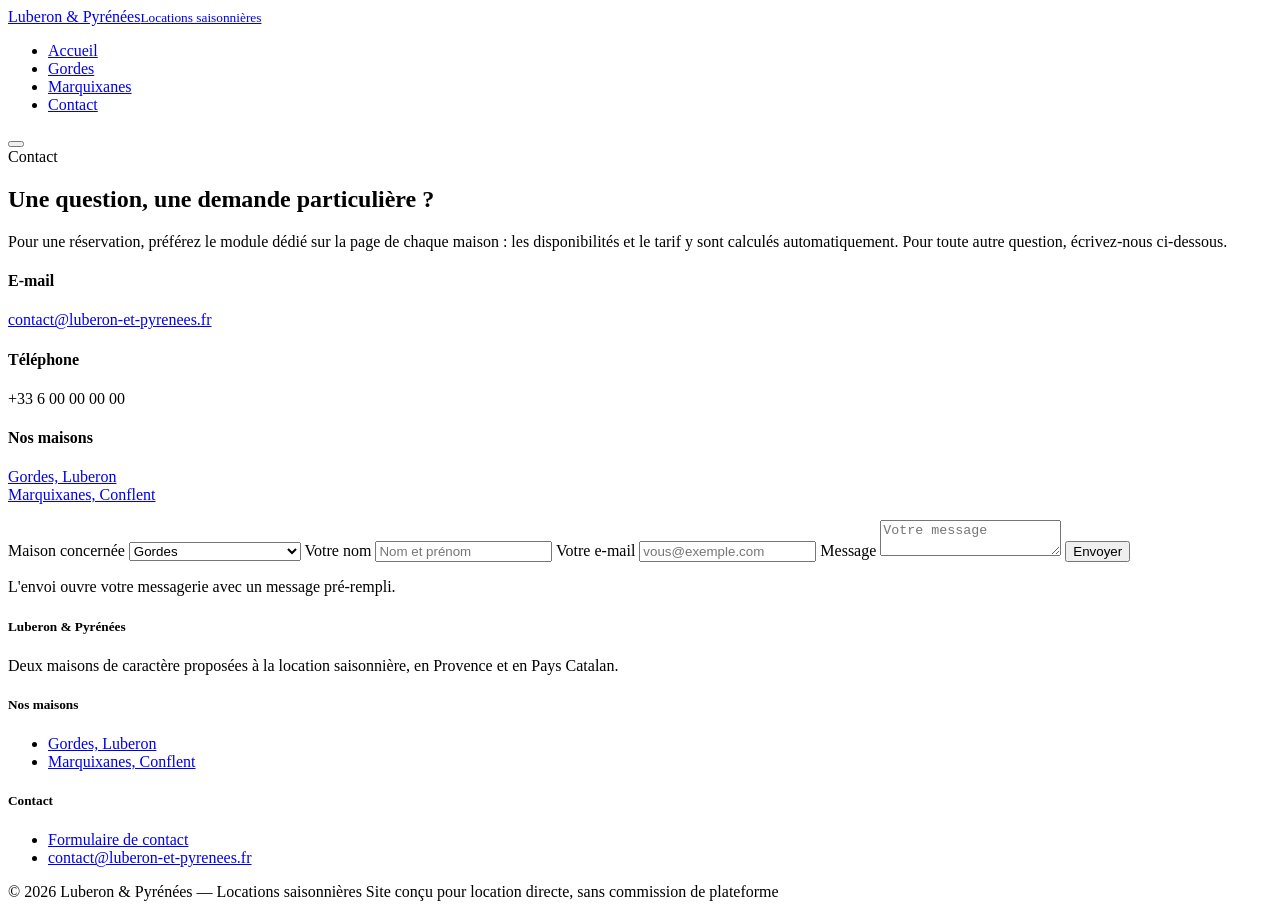
==== contact.html @ f7aa3c4b "Add files via upload" ====
<!DOCTYPE html>
<html lang="fr">
<head>
<meta charset="UTF-8">
<meta name="viewport" content="width=device-width, initial-scale=1">
<title>Contact — Luberon & Pyrénées</title>
<meta name="description" content="Contactez-nous pour toute question sur les maisons de Gordes ou de Marquixanes.">
<link rel="preconnect" href="https://fonts.googleapis.com">
<link rel="preconnect" href="https://fonts.gstatic.com" crossorigin>
<link href="https://fonts.googleapis.com/css2?family=Fraunces:opsz,wght@9..144,500;9..144,600;9..144,700&family=Work+Sans:wght@400;500;600;700&display=swap" rel="stylesheet">
<link rel="stylesheet" href="css/style.css">
</head>
<body>

<header class="site-header">
  <div class="container">
    <a href="index.html" class="brand">Luberon &amp; Pyrénées<small>Locations saisonnières</small></a>
    <nav class="main-nav" aria-label="Navigation principale">
      <ul>
        <li><a href="index.html">Accueil</a></li>
        <li><a href="gordes.html">Gordes</a></li>
        <li><a href="marquixanes.html">Marquixanes</a></li>
        <li><a href="contact.html" aria-current="page">Contact</a></li>
      </ul>
    </nav>
    <button class="nav-toggle" aria-label="Ouvrir le menu" aria-expanded="false"><span></span><span></span><span></span></button>
  </div>
</header>

<main>
  <section class="section" style="padding-bottom:0;">
    <div class="container section-head">
      <span class="eyebrow">Contact</span>
      <h1>Une question, une demande particulière ?</h1>
      <p>Pour une réservation, préférez le module dédié sur la page de chaque maison : les disponibilités et le tarif y sont calculés automatiquement. Pour toute autre question, écrivez-nous ci-dessous.</p>
    </div>
  </section>

  <section class="section">
    <div class="container contact-grid">
      <div>
        <div class="access-card" style="margin-bottom:1rem;">
          <h4>E-mail</h4>
          <p><a id="contact-email-link" href="#">contact@luberon-et-pyrenees.fr</a></p>
        </div>
        <div class="access-card" style="margin-bottom:1rem;">
          <h4>Téléphone</h4>
          <p id="contact-phone">+33 6 00 00 00 00</p>
        </div>
        <div class="access-card">
          <h4>Nos maisons</h4>
          <p><a href="gordes.html">Gordes, Luberon</a><br><a href="marquixanes.html">Marquixanes, Conflent</a></p>
        </div>
      </div>

      <form class="contact-form" data-contact-form>
        <label for="c-house">Maison concernée</label>
        <select id="c-house" name="house">
          <option value="Gordes">Gordes</option>
          <option value="Marquixanes">Marquixanes</option>
          <option value="Les deux / autre question">Les deux / autre question</option>
        </select>
        <label for="c-name">Votre nom</label>
        <input id="c-name" name="name" type="text" placeholder="Nom et prénom" required>
        <label for="c-email">Votre e-mail</label>
        <input id="c-email" name="email" type="email" placeholder="vous@exemple.com" required>
        <label for="c-message">Message</label>
        <textarea id="c-message" name="message" placeholder="Votre message" required></textarea>
        <button type="submit" class="btn btn-primary" style="margin-top:1.4em;">Envoyer</button>
        <p class="form-note" style="color:var(--ink-600);">L'envoi ouvre votre messagerie avec un message pré-rempli.</p>
      </form>
    </div>
  </section>
</main>

<footer class="site-footer">
  <div class="container">
    <div class="footer-grid">
      <div>
        <h5>Luberon &amp; Pyrénées</h5>
        <p>Deux maisons de caractère proposées à la location saisonnière, en Provence et en Pays Catalan.</p>
      </div>
      <div>
        <h5>Nos maisons</h5>
        <ul>
          <li><a href="gordes.html">Gordes, Luberon</a></li>
          <li><a href="marquixanes.html">Marquixanes, Conflent</a></li>
        </ul>
      </div>
      <div>
        <h5>Contact</h5>
        <ul>
          <li><a href="contact.html">Formulaire de contact</a></li>
          <li><a id="footer-email" href="#">contact@luberon-et-pyrenees.fr</a></li>
        </ul>
      </div>
    </div>
    <div class="footer-bottom">
      <span>&copy; <span id="year"></span> Luberon &amp; Pyrénées — Locations saisonnières</span>
      <span>Site conçu pour location directe, sans commission de plateforme</span>
    </div>
  </div>
</footer>

<script src="js/config.js"></script>
<script src="js/main.js"></script>
<script>
  document.getElementById("year").textContent = new Date().getFullYear();
  ["footer-email"].forEach(id => {
    const el = document.getElementById(id);
    el.textContent = SITE_CONFIG.contactEmail;
    el.href = "mailto:" + SITE_CONFIG.contactEmail;
  });
  const emailLink = document.getElementById("contact-email-link");
  emailLink.textContent = SITE_CONFIG.contactEmail;
  emailLink.href = "mailto:" + SITE_CONFIG.contactEmail;
  document.getElementById("contact-phone").textContent = SITE_CONFIG.contactPhone;

  document.querySelector("[data-contact-form]").addEventListener("submit", function (e) {
    e.preventDefault();
    const data = new FormData(this);
    const subject = `Contact site — ${data.get("house")} — ${data.get("name")}`;
    const body = `Maison : ${data.get("house")}\nNom : ${data.get("name")}\nE-mail : ${data.get("email")}\n\nMessage :\n${data.get("message")}`;
    window.location.href = `mailto:${SITE_CONFIG.contactEmail}?subject=${encodeURIComponent(subject)}&body=${encodeURIComponent(body)}`;
  });
</script>
</body>
</html>
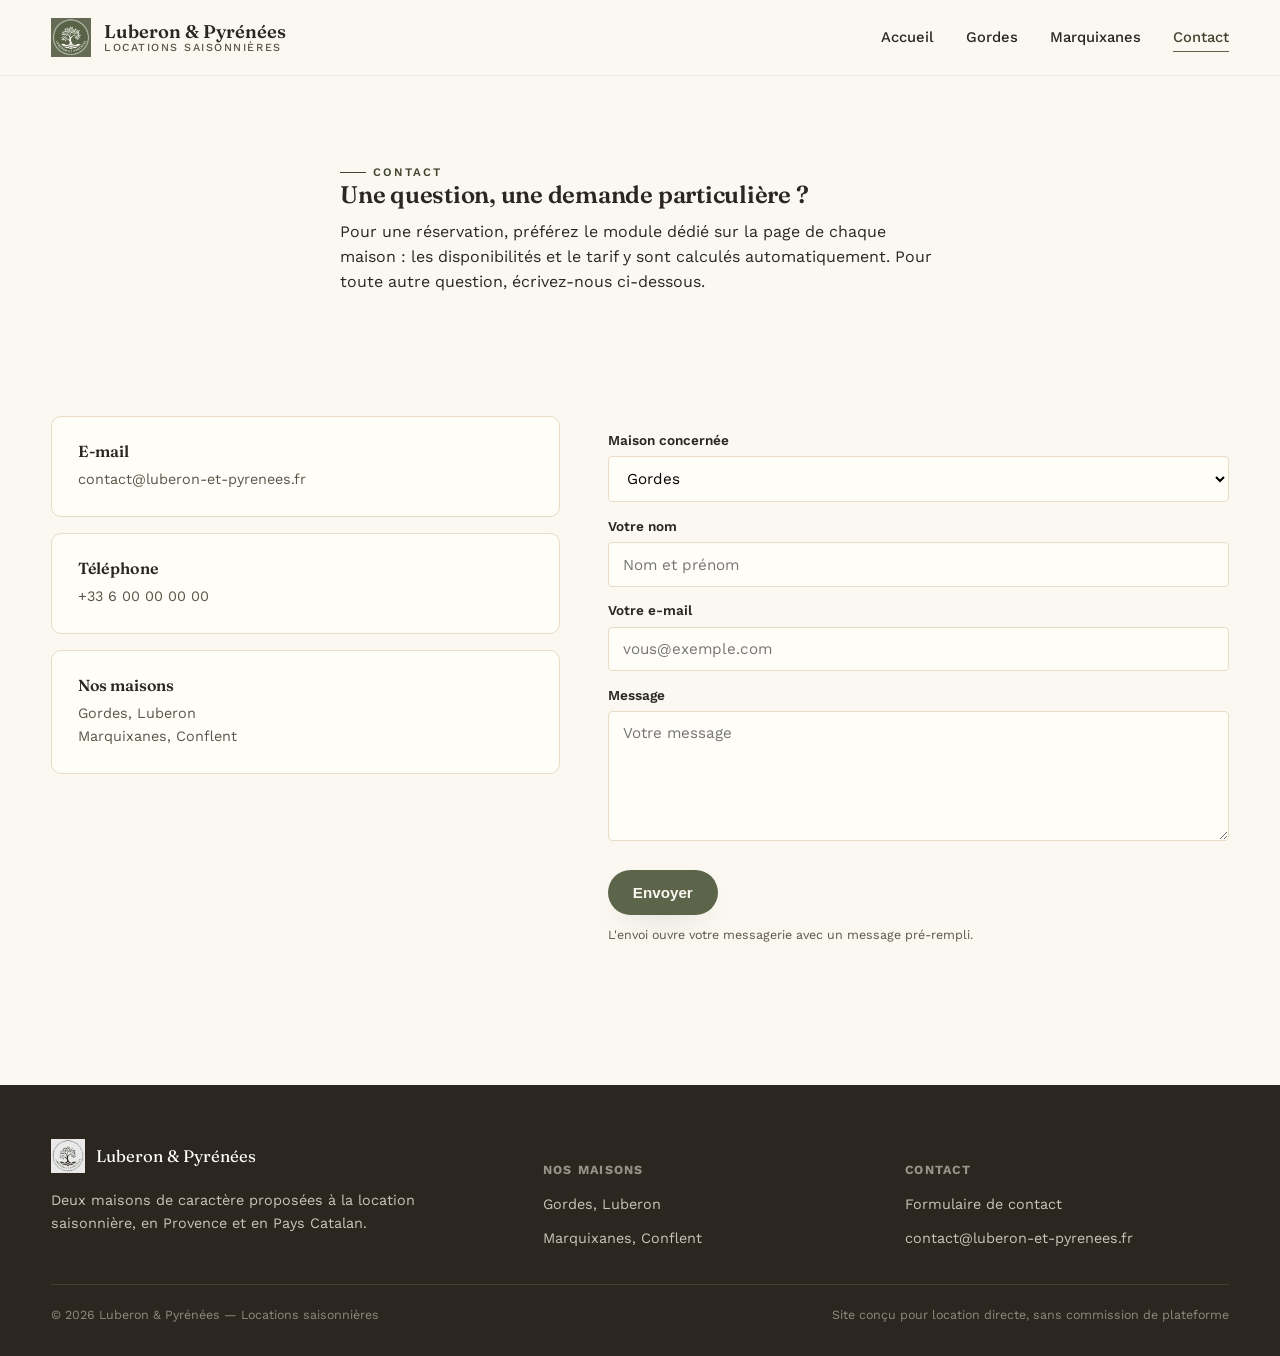
==== commit 82d03114: "Add files via upload" ====
--- a/contact.html
+++ b/contact.html
@@ -14,7 +14,7 @@
 
 <header class="site-header">
   <div class="container">
-    <a href="index.html" class="brand">Luberon &amp; Pyrénées<small>Locations saisonnières</small></a>
+    <a href="index.html" class="brand"><img src="images/site-logo.png" alt="Logo Luberon & Pyrénées"><span class="brand-text">Luberon &amp; Pyrénées<small>Locations saisonnières</small></span></a>
     <nav class="main-nav" aria-label="Navigation principale">
       <ul>
         <li><a href="index.html">Accueil</a></li>
@@ -77,7 +77,10 @@
   <div class="container">
     <div class="footer-grid">
       <div>
-        <h5>Luberon &amp; Pyrénées</h5>
+        <div class="footer-brand">
+          <img src="images/site-logo.png" alt="Logo Luberon & Pyrénées">
+          <span>Luberon &amp; Pyrénées</span>
+        </div>
         <p>Deux maisons de caractère proposées à la location saisonnière, en Provence et en Pays Catalan.</p>
       </div>
       <div>
--- a/css/style.css
+++ b/css/style.css
@@ -0,0 +1,488 @@
+/* ==========================================================================
+   Luberon & Pyrénées — système de design
+   Palette : pierre calcaire chaude, terracotta (Gordes), ocre catalan (Marquixanes)
+   Typo : Fraunces (display) + Work Sans (texte)
+   ========================================================================== */
+
+:root{
+  /* --- Base --- */
+  --stone-50:  #FBF8F2;
+  --stone-100: #F3ECDF;
+  --stone-200: #E8DCC7;
+  --ink-900:   #2B2620;
+  --ink-600:   #5C5548;
+  --card:      #FFFDF8;
+
+  /* --- Accent Gordes (Provence) --- */
+  --terracotta:      #B4593A;
+  --terracotta-dark:  #8C4029;
+
+  /* --- Accent Marquixanes (Catalogne) --- */
+  --ocre:      #C08A2E;
+  --ocre-dark: #96691E;
+  --slate:     #47586A;
+
+  /* --- Sauge, couleur de la charte du logo (badge Luberon & Pyrénées) --- */
+  --sage:      #5C6549;
+  --sage-dark: #40452F;
+
+  /* --- Accent par défaut (site, pages transverses) --- */
+  --accent: var(--sage);
+  --accent-dark: var(--sage-dark);
+
+  --radius-s: 4px;
+  --radius-m: 10px;
+  --radius-l: 22px;
+
+  --shadow-soft: 0 12px 32px -16px rgba(43,38,32,0.25);
+  --shadow-lift: 0 20px 45px -18px rgba(43,38,32,0.35);
+
+  --font-display: "Fraunces", "Iowan Old Style", Georgia, serif;
+  --font-body: "Work Sans", -apple-system, BlinkMacSystemFont, "Segoe UI", sans-serif;
+}
+
+[data-theme="gordes"]{
+  --accent: var(--terracotta);
+  --accent-dark: var(--terracotta-dark);
+}
+[data-theme="marquixanes"]{
+  --accent: var(--ocre);
+  --accent-dark: var(--ocre-dark);
+}
+
+*, *::before, *::after{ box-sizing: border-box; }
+html{ scroll-behavior: smooth; }
+body{
+  margin:0;
+  font-family: var(--font-body);
+  color: var(--ink-900);
+  background: var(--stone-50);
+  -webkit-font-smoothing: antialiased;
+  line-height: 1.55;
+}
+img{ max-width:100%; display:block; }
+a{ color: inherit; text-decoration:none; }
+h1,h2,h3,h4{
+  font-family: var(--font-display);
+  font-weight: 600;
+  line-height: 1.1;
+  margin: 0 0 .5em;
+  letter-spacing: -0.01em;
+}
+p{ margin: 0 0 1em; }
+.container{
+  width: min(1180px, 92%);
+  margin-inline: auto;
+}
+.eyebrow{
+  font-family: var(--font-body);
+  text-transform: uppercase;
+  letter-spacing: .18em;
+  font-size: .72rem;
+  font-weight: 600;
+  color: var(--accent-dark);
+  display:inline-flex;
+  align-items:center;
+  gap:.6em;
+}
+.eyebrow::before{
+  content:"";
+  width: 26px; height:1px;
+  background: var(--accent-dark);
+  display:inline-block;
+}
+.btn{
+  display:inline-flex;
+  align-items:center;
+  gap:.5em;
+  padding: .85em 1.6em;
+  border-radius: 999px;
+  font-weight: 600;
+  font-size: .95rem;
+  border: 1px solid transparent;
+  cursor:pointer;
+  transition: transform .18s ease, box-shadow .18s ease, background .18s ease;
+}
+.btn-primary{
+  background: var(--accent);
+  color: var(--stone-50);
+  box-shadow: var(--shadow-soft);
+}
+.btn-primary:hover{ background: var(--accent-dark); transform: translateY(-2px); }
+.btn-ghost{
+  background: transparent;
+  border-color: rgba(43,38,32,.22);
+  color: var(--ink-900);
+}
+.btn-ghost:hover{ border-color: var(--accent); color: var(--accent-dark); }
+.btn:focus-visible, a:focus-visible, input:focus-visible, textarea:focus-visible, button:focus-visible{
+  outline: 2px solid var(--accent-dark);
+  outline-offset: 3px;
+}
+
+/* --- Header --- */
+.site-header{
+  position: sticky; top:0; z-index: 50;
+  background: rgba(251,248,242,.9);
+  backdrop-filter: blur(10px);
+  border-bottom: 1px solid rgba(43,38,32,.08);
+}
+.site-header .container{
+  display:flex; align-items:center; justify-content:space-between;
+  padding: 1.1em 0;
+}
+.brand{
+  font-family: var(--font-display);
+  font-size: 1.15rem;
+  font-weight: 600;
+  display:flex; align-items:center; gap:.7em; line-height:1.15;
+}
+.brand img{ width: 40px; height: 40px; object-fit:contain; flex-shrink:0; }
+.brand .brand-text{ display:flex; flex-direction:column; }
+.brand small{
+  font-family: var(--font-body);
+  font-size: .68rem;
+  letter-spacing:.14em;
+  text-transform:uppercase;
+  color: var(--ink-600);
+  font-weight:500;
+}
+.main-nav ul{
+  display:flex; gap: 2em;
+  list-style:none; margin:0; padding:0;
+}
+.main-nav a{
+  font-size: .92rem;
+  font-weight: 500;
+  padding: .3em 0;
+  border-bottom: 1px solid transparent;
+  transition: border-color .2s, color .2s;
+}
+.main-nav a:hover, .main-nav a[aria-current="page"]{
+  border-color: var(--accent);
+  color: var(--accent-dark);
+}
+.nav-toggle{
+  display:none;
+  background:none; border:none; cursor:pointer;
+  width: 40px; height: 40px;
+  flex-direction:column; align-items:center; justify-content:center; gap:5px;
+}
+.nav-toggle span{ width:22px; height:2px; background: var(--ink-900); display:block; }
+
+/* --- Route signature (ligne pointillée Gordes <-> Marquixanes) --- */
+.route{
+  display:flex; align-items:center; justify-content:center;
+  gap: .9em; margin: 0 auto 2.4em;
+  color: var(--ink-600);
+  font-size: .82rem;
+  letter-spacing:.06em;
+}
+.route .pin{
+  width:9px; height:9px; border-radius:50%;
+  background: var(--terracotta);
+  flex-shrink:0;
+}
+.route .pin.ocre{ background: var(--ocre); }
+.route svg{ width: 140px; height: 10px; }
+
+/* --- Hero home (diptyque) --- */
+.hero-home{ padding: 3.2em 0 1em; text-align:center; }
+.hero-home h1{
+  font-size: clamp(2.1rem, 4.2vw, 3.4rem);
+  max-width: 16ch; margin-inline:auto;
+}
+.hero-home .lead{
+  max-width: 52ch; margin: 1.1em auto 0;
+  color: var(--ink-600); font-size: 1.05rem;
+}
+.diptych{
+  display:grid; grid-template-columns: 1fr 1fr; gap: 1.4rem;
+  margin-top: 3rem;
+}
+.house-card{
+  position:relative; border-radius: var(--radius-l);
+  overflow:hidden; aspect-ratio: 4/5;
+  box-shadow: var(--shadow-soft);
+  isolation:isolate;
+}
+.house-card img{
+  position:absolute; inset:0; width:100%; height:100%; object-fit:cover;
+  transition: transform .6s ease;
+}
+.house-card:hover img{ transform: scale(1.06); }
+.house-card::after{
+  content:""; position:absolute; inset:0;
+  background: linear-gradient(180deg, rgba(20,16,12,0) 35%, rgba(20,16,12,.82) 100%);
+}
+.house-card .card-content{
+  position:absolute; left:0; right:0; bottom:0; z-index:2;
+  padding: 2rem; color: #fff; text-align:left;
+}
+.house-card .region{
+  font-size:.72rem; text-transform:uppercase; letter-spacing:.16em;
+  opacity:.85; margin-bottom:.4em; display:block;
+}
+.house-card h3{ color:#fff; font-size:1.7rem; margin-bottom:.25em; }
+.house-card p{ color: rgba(255,255,255,.85); font-size:.92rem; max-width:34ch; }
+.house-card .go{
+  margin-top:1em; display:inline-flex; align-items:center; gap:.5em;
+  font-weight:600; font-size:.88rem;
+}
+.house-card .go svg{ width:16px; height:16px; transition: transform .2s; }
+.house-card:hover .go svg{ transform: translateX(4px); }
+
+/* --- Section générique --- */
+.section{ padding: 5em 0; }
+.section-head{ max-width: 60ch; margin-bottom: 2.6em; }
+.section-head.center{ margin-inline:auto; text-align:center; }
+
+/* --- Intro texte home --- */
+.intro-block{ text-align:center; max-width: 62ch; margin: 0 auto; }
+
+/* --- Pourquoi nous --- */
+.why-grid{
+  display:grid; grid-template-columns: repeat(3,1fr); gap: 1.6rem;
+  margin-top: 2.6rem;
+}
+.why-card{
+  background: var(--card); border-radius: var(--radius-m);
+  padding: 1.8rem; border:1px solid var(--stone-200);
+}
+.why-card h4{ font-size:1.05rem; margin-bottom:.4em; }
+.why-card p{ color: var(--ink-600); font-size:.92rem; margin:0; }
+
+/* --- Page maison : hero --- */
+.house-hero{
+  position:relative;
+  height: min(72vh, 640px);
+  overflow:hidden;
+}
+.house-hero img{
+  width:100%; height:100%; object-fit:cover;
+}
+.house-hero::after{
+  content:""; position:absolute; inset:0;
+  background: linear-gradient(180deg, rgba(20,16,12,.05) 0%, rgba(20,16,12,.65) 100%);
+}
+.house-hero-content{
+  position:absolute; left:0; right:0; bottom:0; z-index:2;
+  padding: 3rem 0; color:#fff;
+}
+.house-hero-content .eyebrow{ color: rgba(255,255,255,.85); }
+.house-hero-content .eyebrow::before{ background: rgba(255,255,255,.7); }
+.house-hero-content h1{ color:#fff; font-size: clamp(2.2rem, 4.5vw, 3.6rem); max-width: 18ch; }
+.house-hero-content .tag{ color: rgba(255,255,255,.85); max-width: 46ch; font-size:1.05rem; }
+
+/* --- Sous-nav page maison --- */
+.subnav{
+  position: sticky; top: 64px; z-index: 40;
+  background: var(--stone-50);
+  border-bottom: 1px solid var(--stone-200);
+}
+.subnav ul{
+  display:flex; gap:1.8em; list-style:none; margin:0; padding: .9em 0;
+  overflow-x:auto;
+}
+.subnav a{ font-size:.85rem; font-weight:600; color: var(--ink-600); white-space:nowrap; }
+.subnav a:hover{ color: var(--accent-dark); }
+
+/* --- Présentation / description --- */
+.presentation{
+  display:grid; grid-template-columns: 1.1fr .9fr; gap: 3.4rem; align-items:start;
+}
+.presentation .figure{ border-radius: var(--radius-l); overflow:hidden; box-shadow: var(--shadow-soft); }
+.amenities{
+  display:grid; grid-template-columns: 1fr 1fr; gap: .7rem 1.4rem;
+  list-style:none; margin: 1.6em 0 0; padding:0;
+}
+.amenities li{
+  display:flex; align-items:center; gap:.6em;
+  font-size:.9rem; color: var(--ink-600);
+}
+.amenities li::before{
+  content:""; width:6px; height:6px; border-radius:50%;
+  background: var(--accent); flex-shrink:0;
+}
+
+/* --- Galerie --- */
+.gallery{
+  display:grid;
+  grid-template-columns: repeat(4, 1fr);
+  gap: .7rem;
+}
+.gallery button{
+  all:unset; cursor:pointer; border-radius: var(--radius-m); overflow:hidden;
+  aspect-ratio: 1; display:block;
+}
+.gallery img{ width:100%; height:100%; object-fit:cover; transition: transform .4s ease; }
+.gallery button:hover img{ transform: scale(1.08); }
+.gallery button:nth-child(6n+1){ grid-row: span 2; aspect-ratio: 1/2.08; }
+
+/* --- Lightbox --- */
+.lightbox{
+  position:fixed; inset:0; z-index:100;
+  background: rgba(20,16,12,.92);
+  display:none; align-items:center; justify-content:center;
+  padding: 2rem;
+}
+.lightbox.open{ display:flex; }
+.lightbox img{ max-height: 86vh; max-width: 92vw; border-radius: var(--radius-s); }
+.lightbox button{
+  position:absolute; background:none; border:none; color:#fff; cursor:pointer;
+}
+.lightbox .close{ top:1.4rem; right:1.6rem; font-size:2rem; line-height:1; }
+.lightbox .prev, .lightbox .next{
+  top:50%; transform:translateY(-50%); font-size:2.4rem; padding: .5em;
+}
+.lightbox .prev{ left: .8rem; }
+.lightbox .next{ right: .8rem; }
+
+/* --- Tarifs --- */
+.pricing{
+  display:grid; grid-template-columns: 1fr 1fr; gap: 1.4rem;
+}
+.price-card{
+  background: var(--card); border:1px solid var(--stone-200); border-radius: var(--radius-l);
+  padding: 2rem;
+}
+.price-card .period{ font-size:.78rem; text-transform:uppercase; letter-spacing:.1em; color: var(--accent-dark); font-weight:700; }
+.price-card .amount{ font-family: var(--font-display); font-size: 2.3rem; margin: .3em 0 .15em; }
+.price-card .amount span{ font-family: var(--font-body); font-size:.9rem; font-weight:500; color: var(--ink-600); }
+.price-card ul{ margin: 1em 0 0; padding-left: 1.1em; color: var(--ink-600); font-size:.9rem; }
+.price-note{
+  margin-top: 1.6rem; padding: 1.1rem 1.4rem; border-radius: var(--radius-m);
+  background: var(--stone-100); font-size: .88rem; color: var(--ink-600);
+}
+
+/* --- Module réservation --- */
+.booking{
+  background: var(--ink-900); color: var(--stone-100);
+  border-radius: var(--radius-l);
+  padding: clamp(1.6rem, 4vw, 3rem);
+  display:grid; grid-template-columns: 1fr 1fr; gap: 2.6rem;
+}
+.booking .col-title{ color:#fff; font-size:1.5rem; }
+.booking .col-sub{ color: rgba(243,236,223,.65); font-size:.92rem; }
+
+.calendar-nav{ display:flex; align-items:center; justify-content:space-between; margin-bottom: .8em; }
+.calendar-nav button{
+  background: rgba(255,255,255,.08); border:1px solid rgba(255,255,255,.15);
+  color:#fff; border-radius: 999px; width:32px; height:32px; cursor:pointer;
+}
+.calendar-nav .label{ font-weight:600; font-size:.95rem; text-transform:capitalize; }
+.calendar-grid{
+  display:grid; grid-template-columns: repeat(7, 1fr); gap: 4px; font-size: .78rem;
+}
+.calendar-grid .dow{ text-align:center; color: rgba(243,236,223,.5); padding-bottom:.3em; font-size:.72rem; }
+.calendar-grid .day{
+  aspect-ratio: 1; display:flex; align-items:center; justify-content:center;
+  border-radius: 6px; cursor:pointer; background: rgba(255,255,255,.04);
+  border: 1px solid transparent;
+}
+.calendar-grid .day.blank{ visibility:hidden; cursor:default; }
+.calendar-grid .day.past, .calendar-grid .day.unavailable{
+  color: rgba(243,236,223,.25); cursor:not-allowed; text-decoration: line-through;
+}
+.calendar-grid .day.available:hover{ border-color: var(--accent); }
+.calendar-grid .day.selected{ background: var(--accent); color:#fff; font-weight:700; }
+.calendar-grid .day.in-range{ background: rgba(180,89,58,.35); }
+.sync-info{ font-size:.76rem; color: rgba(243,236,223,.5); margin-top:.6em; }
+.legend{ display:flex; gap: 1.2em; margin-top: 1em; font-size: .78rem; color: rgba(243,236,223,.65); flex-wrap:wrap; }
+.legend span{ display:inline-flex; align-items:center; gap:.4em; }
+.legend i{ width:10px; height:10px; border-radius:3px; display:inline-block; }
+.legend .i-avail{ background: rgba(255,255,255,.15); }
+.legend .i-unavail{ background: rgba(243,236,223,.15); }
+.legend .i-sel{ background: var(--accent); }
+
+.booking-summary{
+  margin-top: 1.4rem; padding: 1.1rem 1.3rem; border-radius: var(--radius-m);
+  background: rgba(255,255,255,.06); font-size: .9rem;
+}
+.booking-summary .row{ display:flex; justify-content:space-between; padding: .25em 0; color: rgba(243,236,223,.8); }
+.booking-summary .row.total{ color:#fff; font-weight:700; border-top: 1px solid rgba(255,255,255,.15); margin-top:.4em; padding-top:.6em; }
+
+.booking-form label{
+  display:block; font-size:.82rem; margin: .9em 0 .35em; color: rgba(243,236,223,.75);
+}
+.booking-form input, .booking-form textarea{
+  width:100%; padding: .75em .9em; border-radius: var(--radius-s);
+  border: 1px solid rgba(255,255,255,.18); background: rgba(255,255,255,.06);
+  color:#fff; font-family: var(--font-body); font-size: .92rem;
+}
+.booking-form input::placeholder, .booking-form textarea::placeholder{ color: rgba(243,236,223,.4); }
+.booking-form textarea{ min-height: 90px; resize:vertical; }
+.booking-form .btn-primary{ margin-top: 1.2em; width:100%; justify-content:center; }
+.form-note{ font-size:.78rem; color: rgba(243,236,223,.55); margin-top:.8em; }
+.form-feedback{ font-size:.86rem; margin-top:.8em; display:none; padding: .7em 1em; border-radius: var(--radius-s); }
+.form-feedback.ok{ display:block; background: rgba(124,131,99,.25); color:#fff; }
+.form-feedback.err{ display:block; background: rgba(180,60,40,.3); color:#fff; }
+
+/* --- Accès / contact bloc --- */
+.access{ display:grid; grid-template-columns: 1fr 1fr; gap: 2.6rem; align-items:start; }
+.access-card{
+  background: var(--card); border:1px solid var(--stone-200); border-radius: var(--radius-m);
+  padding: 1.6rem;
+}
+.access-card h4{ font-size:1rem; }
+.access-card p{ color: var(--ink-600); font-size: .9rem; margin:0; }
+
+/* --- Autre maison teaser --- */
+.other-house{
+  display:flex; align-items:center; justify-content:space-between; gap: 2rem;
+  background: var(--stone-100); border-radius: var(--radius-l); padding: 2rem 2.4rem;
+  flex-wrap:wrap;
+}
+.other-house .txt{ max-width: 48ch; }
+.other-house .eyebrow{ margin-bottom:.5em; }
+
+/* --- Footer --- */
+.site-footer{ background: var(--ink-900); color: var(--stone-200); padding: 3.4em 0 2em; margin-top: 3em; }
+.footer-grid{ display:grid; grid-template-columns: 1.4fr 1fr 1fr; gap: 2.4rem; }
+.footer-grid h5{ font-family: var(--font-body); font-size:.78rem; text-transform:uppercase; letter-spacing:.1em; color: rgba(243,236,223,.55); margin-bottom: 1em; }
+.footer-brand{ display:flex; align-items:center; gap:.7em; margin-bottom: 1em; }
+.footer-brand img{ width:34px; height:34px; object-fit:contain; filter: brightness(0) invert(1); opacity:.9; }
+.footer-brand span{ font-family: var(--font-display); font-size:1.05rem; color:#fff; }
+.footer-grid p, .footer-grid a{ color: rgba(243,236,223,.8); font-size:.9rem; }
+.footer-grid ul{ list-style:none; margin:0; padding:0; display:flex; flex-direction:column; gap:.6em; }
+.footer-bottom{
+  margin-top: 2.6em; padding-top: 1.6em; border-top: 1px solid rgba(243,236,223,.12);
+  display:flex; justify-content:space-between; font-size:.78rem; color: rgba(243,236,223,.5);
+  flex-wrap:wrap; gap: .8em;
+}
+
+/* --- Contact page --- */
+.contact-grid{ display:grid; grid-template-columns: .9fr 1.1fr; gap: 3rem; }
+.contact-form label{ display:block; font-size:.85rem; margin: 1em 0 .4em; font-weight:600; }
+.contact-form input, .contact-form select, .contact-form textarea{
+  width:100%; padding: .8em .95em; border-radius: var(--radius-s);
+  border: 1px solid var(--stone-200); background: var(--card); font-family: var(--font-body); font-size:.95rem;
+}
+.contact-form textarea{ min-height: 130px; resize:vertical; }
+
+/* --- Responsive --- */
+@media (max-width: 900px){
+  .main-nav{
+    position:fixed; inset: 64px 0 0 0; background: var(--stone-50);
+    transform: translateX(100%); transition: transform .25s ease;
+    padding: 2em 0;
+  }
+  .main-nav.open{ transform: translateX(0); }
+  .main-nav ul{ flex-direction:column; gap: 0; padding: 0 6%; }
+  .main-nav a{ display:block; padding: 1em 0; border-bottom: 1px solid var(--stone-200); }
+  .nav-toggle{ display:flex; }
+  .diptych{ grid-template-columns: 1fr; }
+  .why-grid{ grid-template-columns: 1fr; }
+  .presentation{ grid-template-columns: 1fr; }
+  .pricing{ grid-template-columns: 1fr; }
+  .booking{ grid-template-columns: 1fr; }
+  .gallery{ grid-template-columns: repeat(2,1fr); }
+  .footer-grid{ grid-template-columns: 1fr; }
+  .access{ grid-template-columns: 1fr; }
+  .contact-grid{ grid-template-columns: 1fr; }
+  .subnav{ top:0; }
+}
+
+@media (prefers-reduced-motion: reduce){
+  *{ animation:none !important; transition:none !important; }
+}
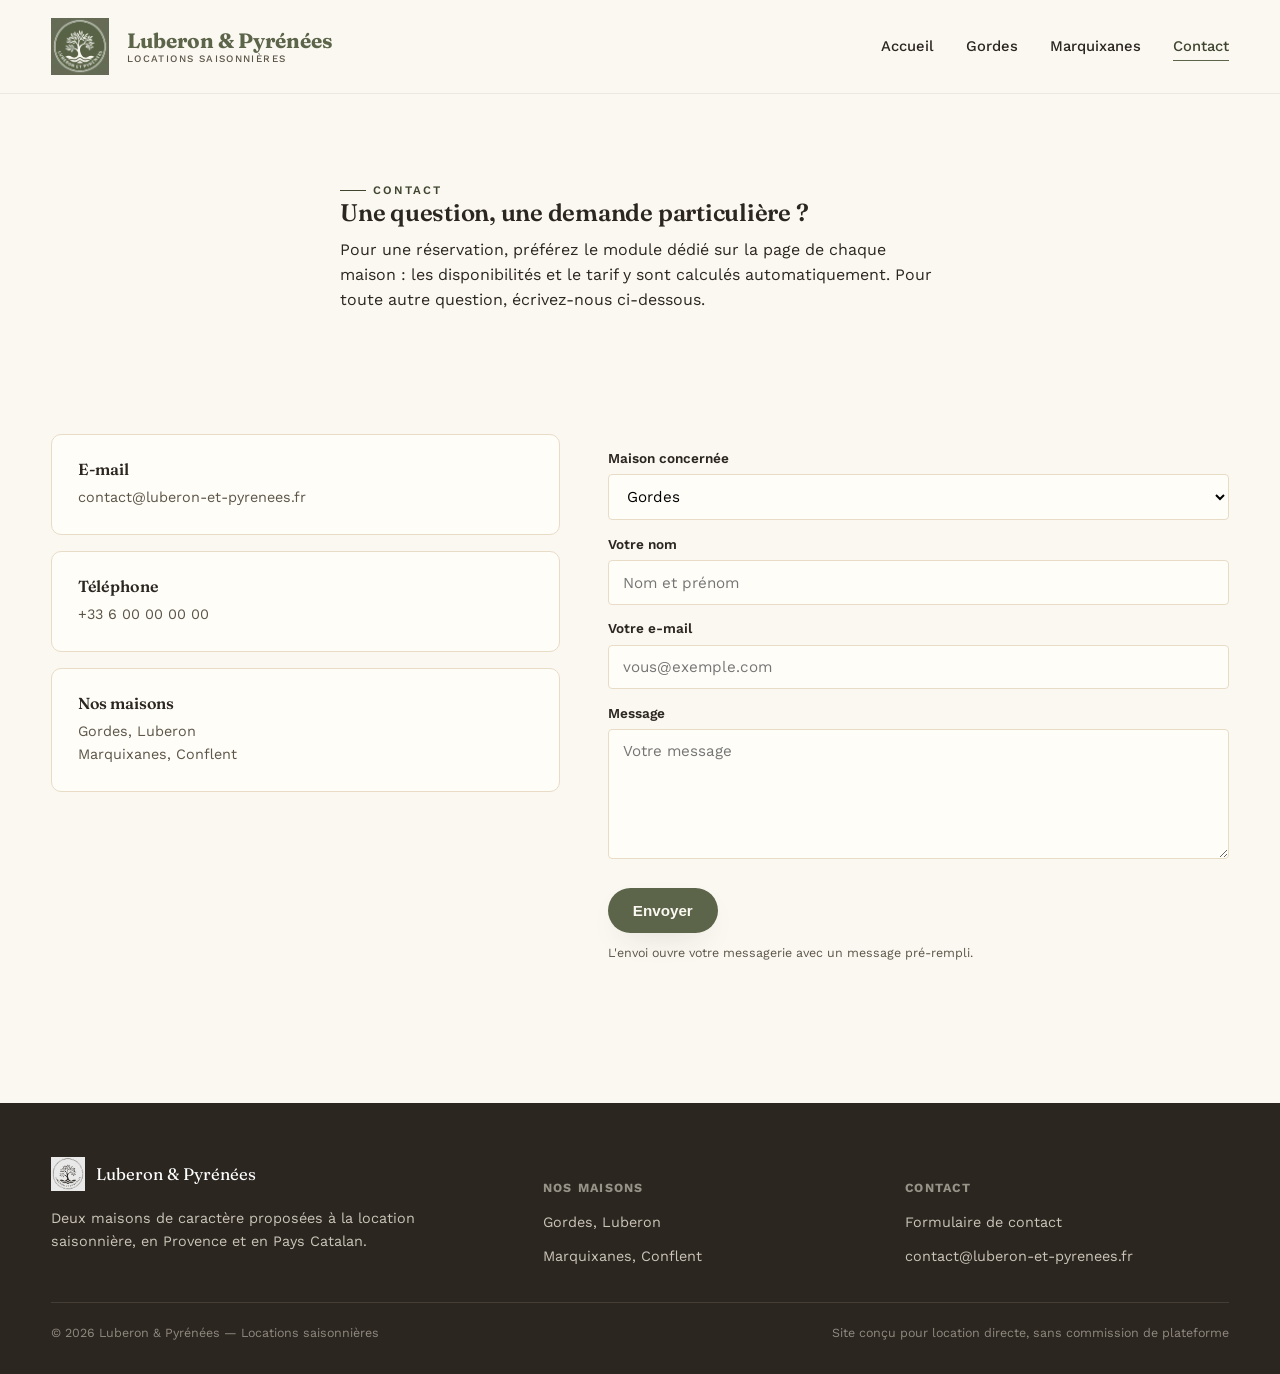
==== commit 062c0e3e: "Add files via upload" ====
--- a/contact.html
+++ b/contact.html
@@ -8,6 +8,11 @@
 <link rel="preconnect" href="https://fonts.googleapis.com">
 <link rel="preconnect" href="https://fonts.gstatic.com" crossorigin>
 <link href="https://fonts.googleapis.com/css2?family=Fraunces:opsz,wght@9..144,500;9..144,600;9..144,700&family=Work+Sans:wght@400;500;600;700&display=swap" rel="stylesheet">
+<link rel="icon" href="favicon.ico" sizes="any">
+<link rel="icon" type="image/png" sizes="32x32" href="favicon/favicon-32x32.png">
+<link rel="icon" type="image/png" sizes="16x16" href="favicon/favicon-16x16.png">
+<link rel="apple-touch-icon" sizes="180x180" href="favicon/apple-touch-icon.png">
+<link rel="manifest" href="site.webmanifest">
 <link rel="stylesheet" href="css/style.css">
 </head>
 <body>
--- a/css/style.css
+++ b/css/style.css
@@ -133,15 +133,16 @@
 }
 .brand{
   font-family: var(--font-display);
-  font-size: 1.15rem;
-  font-weight: 600;
-  display:flex; align-items:center; gap:.7em; line-height:1.15;
-}
-.brand img{ width: 40px; height: 40px; object-fit:contain; flex-shrink:0; }
+  font-size: 1.3rem;
+  font-weight: 700;
+  display:flex; align-items:center; gap:.85em; line-height:1.15;
+  color: var(--sage);
+}
+.brand img{ width: 58px; height: 58px; object-fit:contain; flex-shrink:0; }
 .brand .brand-text{ display:flex; flex-direction:column; }
-.brand small{
+.brand .brand-text small{
   font-family: var(--font-body);
-  font-size: .68rem;
+  font-size: .62rem;
   letter-spacing:.14em;
   text-transform:uppercase;
   color: var(--ink-600);
@@ -173,7 +174,7 @@
 /* --- Route signature (ligne pointillée Gordes <-> Marquixanes) --- */
 .route{
   display:flex; align-items:center; justify-content:center;
-  gap: .9em; margin: 0 auto 2.4em;
+  gap: .9em; margin: 0 auto;
   color: var(--ink-600);
   font-size: .82rem;
   letter-spacing:.06em;
@@ -185,17 +186,13 @@
 }
 .route .pin.ocre{ background: var(--ocre); }
 .route svg{ width: 140px; height: 10px; }
-
-/* --- Hero home (diptyque) --- */
-.hero-home{ padding: 3.2em 0 1em; text-align:center; }
-.hero-home h1{
-  font-size: clamp(2.1rem, 4.2vw, 3.4rem);
-  max-width: 16ch; margin-inline:auto;
-}
-.hero-home .lead{
-  max-width: 52ch; margin: 1.1em auto 0;
-  color: var(--ink-600); font-size: 1.05rem;
-}
+.route-strip{ padding: 1.6rem 0 .2rem; }
+@media (max-width: 640px){
+  .route-strip .route{ flex-wrap:wrap; row-gap:.5em; }
+  .route-strip .route svg{ display:none; }
+}
+
+/* --- Diptyque (accueil) --- */
 .diptych{
   display:grid; grid-template-columns: 1fr 1fr; gap: 1.4rem;
   margin-top: 3rem;
@@ -450,6 +447,26 @@
   display:flex; justify-content:space-between; font-size:.78rem; color: rgba(243,236,223,.5);
   flex-wrap:wrap; gap: .8em;
 }
+
+/* --- Pages "manuel" (guide pratique, non indexées) --- */
+.notice-box{
+  background: var(--stone-100); border:1px solid var(--stone-200); border-radius: var(--radius-m);
+  padding: 1.1rem 1.4rem; font-size: .88rem; color: var(--ink-600); margin-bottom: 2.6rem;
+}
+.manual-block{ padding-bottom: 2.6rem; margin-bottom: 2.6rem; border-bottom: 1px solid var(--stone-200); }
+.manual-block:last-child{ border-bottom:none; margin-bottom:0; padding-bottom:0; }
+.manual-block h3{ font-size: 1.25rem; }
+.manual-block p{ color: var(--ink-600); max-width: 68ch; }
+.manual-images{
+  display:grid; grid-template-columns: repeat(auto-fit, minmax(170px, 1fr));
+  gap: .9rem; margin-top: 1.2rem;
+}
+.manual-images figure{ margin:0; }
+.manual-images img{
+  width:100%; aspect-ratio: 4/3; object-fit:cover; border-radius: var(--radius-m);
+  box-shadow: var(--shadow-soft);
+}
+.manual-images figcaption{ font-size: .78rem; color: var(--ink-600); margin-top: .5em; }
 
 /* --- Contact page --- */
 .contact-grid{ display:grid; grid-template-columns: .9fr 1.1fr; gap: 3rem; }
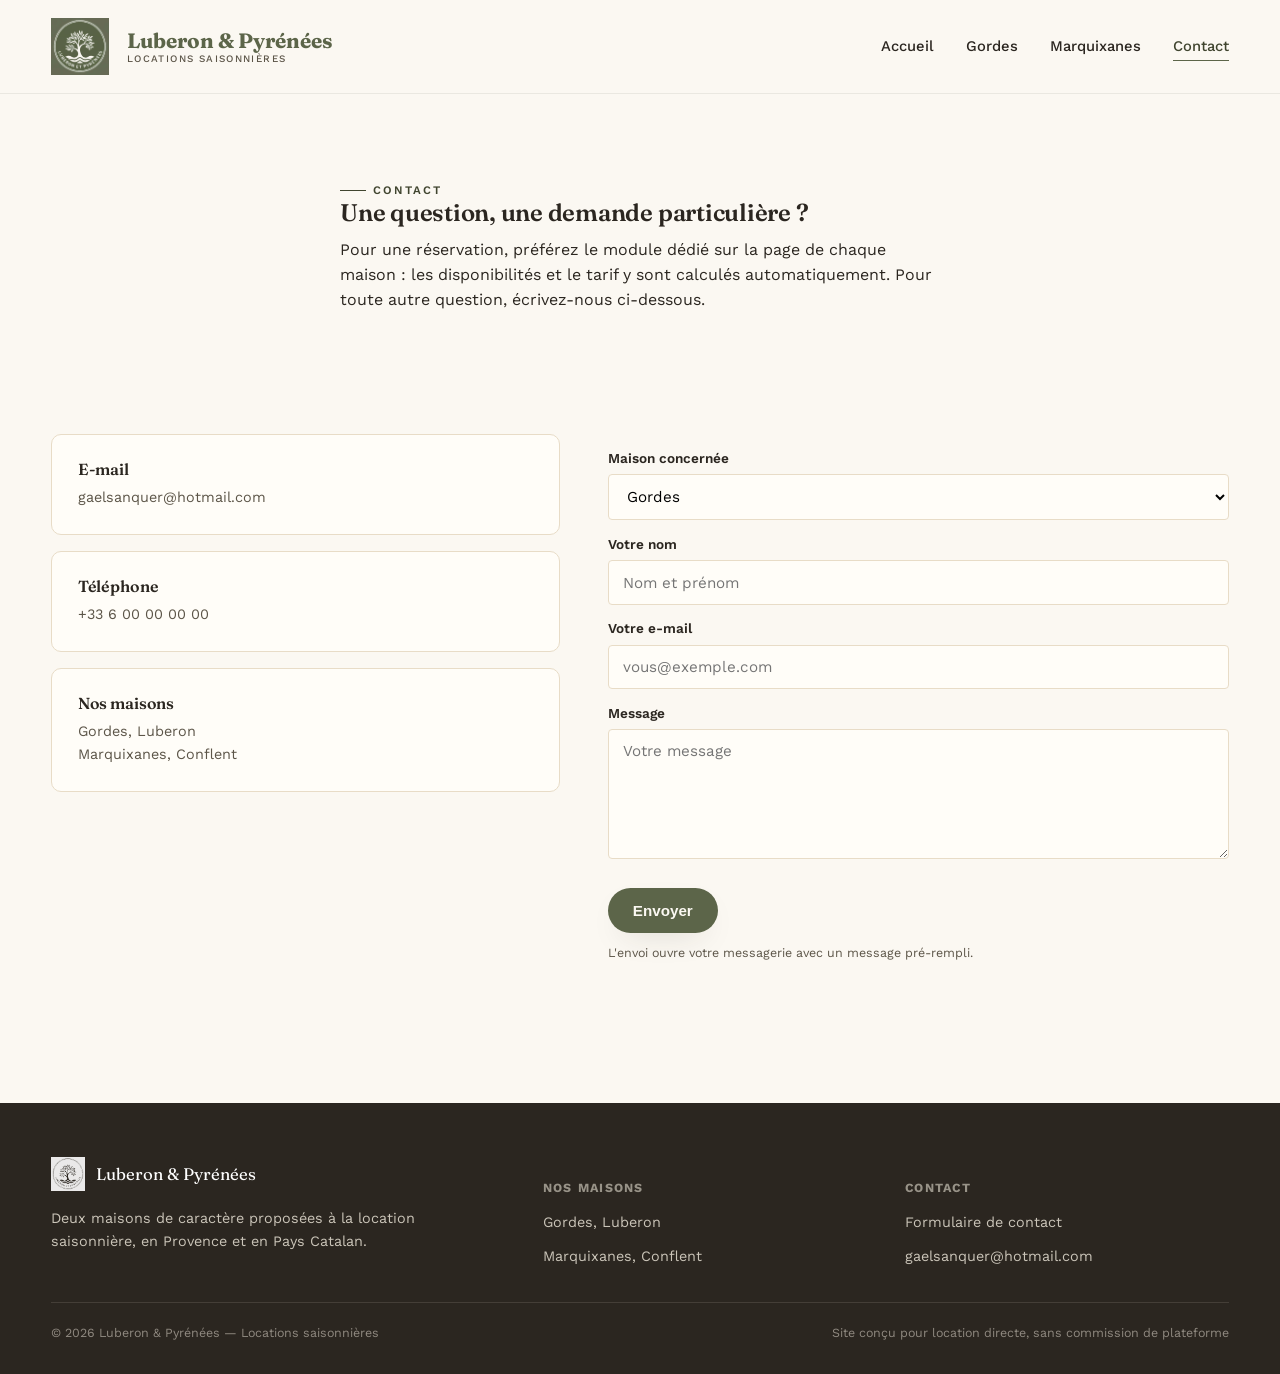
==== commit 953d3cb4: "Add files via upload" ====
--- a/contact.html
+++ b/contact.html
@@ -5,6 +5,18 @@
 <meta name="viewport" content="width=device-width, initial-scale=1">
 <title>Contact — Luberon & Pyrénées</title>
 <meta name="description" content="Contactez-nous pour toute question sur les maisons de Gordes ou de Marquixanes.">
+<link rel="canonical" href="https://luberon-et-pyrenees.fr/contact.html">
+<meta property="og:type" content="website">
+<meta property="og:locale" content="fr_FR">
+<meta property="og:site_name" content="Luberon & Pyrénées">
+<meta property="og:title" content="Contact — Luberon & Pyrénées">
+<meta property="og:description" content="Contactez-nous pour toute question sur les maisons de Gordes ou de Marquixanes.">
+<meta property="og:url" content="https://luberon-et-pyrenees.fr/contact.html">
+<meta property="og:image" content="https://luberon-et-pyrenees.fr/images/gordes/img-4526.jpg">
+<meta name="twitter:card" content="summary_large_image">
+<meta name="twitter:title" content="Contact — Luberon & Pyrénées">
+<meta name="twitter:description" content="Contactez-nous pour toute question sur les maisons de Gordes ou de Marquixanes.">
+<meta name="twitter:image" content="https://luberon-et-pyrenees.fr/images/gordes/img-4526.jpg">
 <link rel="preconnect" href="https://fonts.googleapis.com">
 <link rel="preconnect" href="https://fonts.gstatic.com" crossorigin>
 <link href="https://fonts.googleapis.com/css2?family=Fraunces:opsz,wght@9..144,500;9..144,600;9..144,700&family=Work+Sans:wght@400;500;600;700&display=swap" rel="stylesheet">
--- a/css/style.css
+++ b/css/style.css
@@ -174,7 +174,7 @@
 /* --- Route signature (ligne pointillée Gordes <-> Marquixanes) --- */
 .route{
   display:flex; align-items:center; justify-content:center;
-  gap: .9em; margin: 0 auto;
+  gap: .9em; margin: 0 auto 1.2rem;
   color: var(--ink-600);
   font-size: .82rem;
   letter-spacing:.06em;
@@ -186,25 +186,24 @@
 }
 .route .pin.ocre{ background: var(--ocre); }
 .route svg{ width: 140px; height: 10px; }
-.route-strip{ padding: 1.6rem 0 .2rem; }
 @media (max-width: 640px){
-  .route-strip .route{ flex-wrap:wrap; row-gap:.5em; }
-  .route-strip .route svg{ display:none; }
+  .section-head .route{ flex-wrap:wrap; row-gap:.5em; }
+  .section-head .route svg{ display:none; }
 }
 
 /* --- Diptyque (accueil) --- */
 .diptych{
   display:grid; grid-template-columns: 1fr 1fr; gap: 1.4rem;
-  margin-top: 3rem;
 }
 .house-card{
   position:relative; border-radius: var(--radius-l);
-  overflow:hidden; aspect-ratio: 4/5;
+  overflow:hidden; aspect-ratio: 4/3.2;
   box-shadow: var(--shadow-soft);
   isolation:isolate;
 }
 .house-card img{
   position:absolute; inset:0; width:100%; height:100%; object-fit:cover;
+  object-position: center 60%;
   transition: transform .6s ease;
 }
 .house-card:hover img{ transform: scale(1.06); }
@@ -248,6 +247,23 @@
 }
 .why-card h4{ font-size:1.05rem; margin-bottom:.4em; }
 .why-card p{ color: var(--ink-600); font-size:.92rem; margin:0; }
+
+/* --- L'art de vivre (accueil) --- */
+.region-grid{
+  display:grid; grid-template-columns: 1fr 1fr; gap: 1.6rem;
+  margin-top: 2.6rem;
+}
+.region-card img{
+  width:100%; aspect-ratio: 16/10; object-fit:cover;
+  border-radius: var(--radius-l); box-shadow: var(--shadow-soft);
+  margin-bottom: 1.2rem;
+}
+.region-card .region-tag{
+  font-size:.72rem; text-transform:uppercase; letter-spacing:.14em;
+  color: var(--accent-dark); font-weight:700;
+}
+.region-card h3{ font-size: 1.3rem; margin: .3em 0 .5em; }
+.region-card p{ color: var(--ink-600); font-size: .92rem; margin:0; }
 
 /* --- Page maison : hero --- */
 .house-hero{
@@ -489,6 +505,7 @@
   .main-nav a{ display:block; padding: 1em 0; border-bottom: 1px solid var(--stone-200); }
   .nav-toggle{ display:flex; }
   .diptych{ grid-template-columns: 1fr; }
+  .region-grid{ grid-template-columns: 1fr; }
   .why-grid{ grid-template-columns: 1fr; }
   .presentation{ grid-template-columns: 1fr; }
   .pricing{ grid-template-columns: 1fr; }
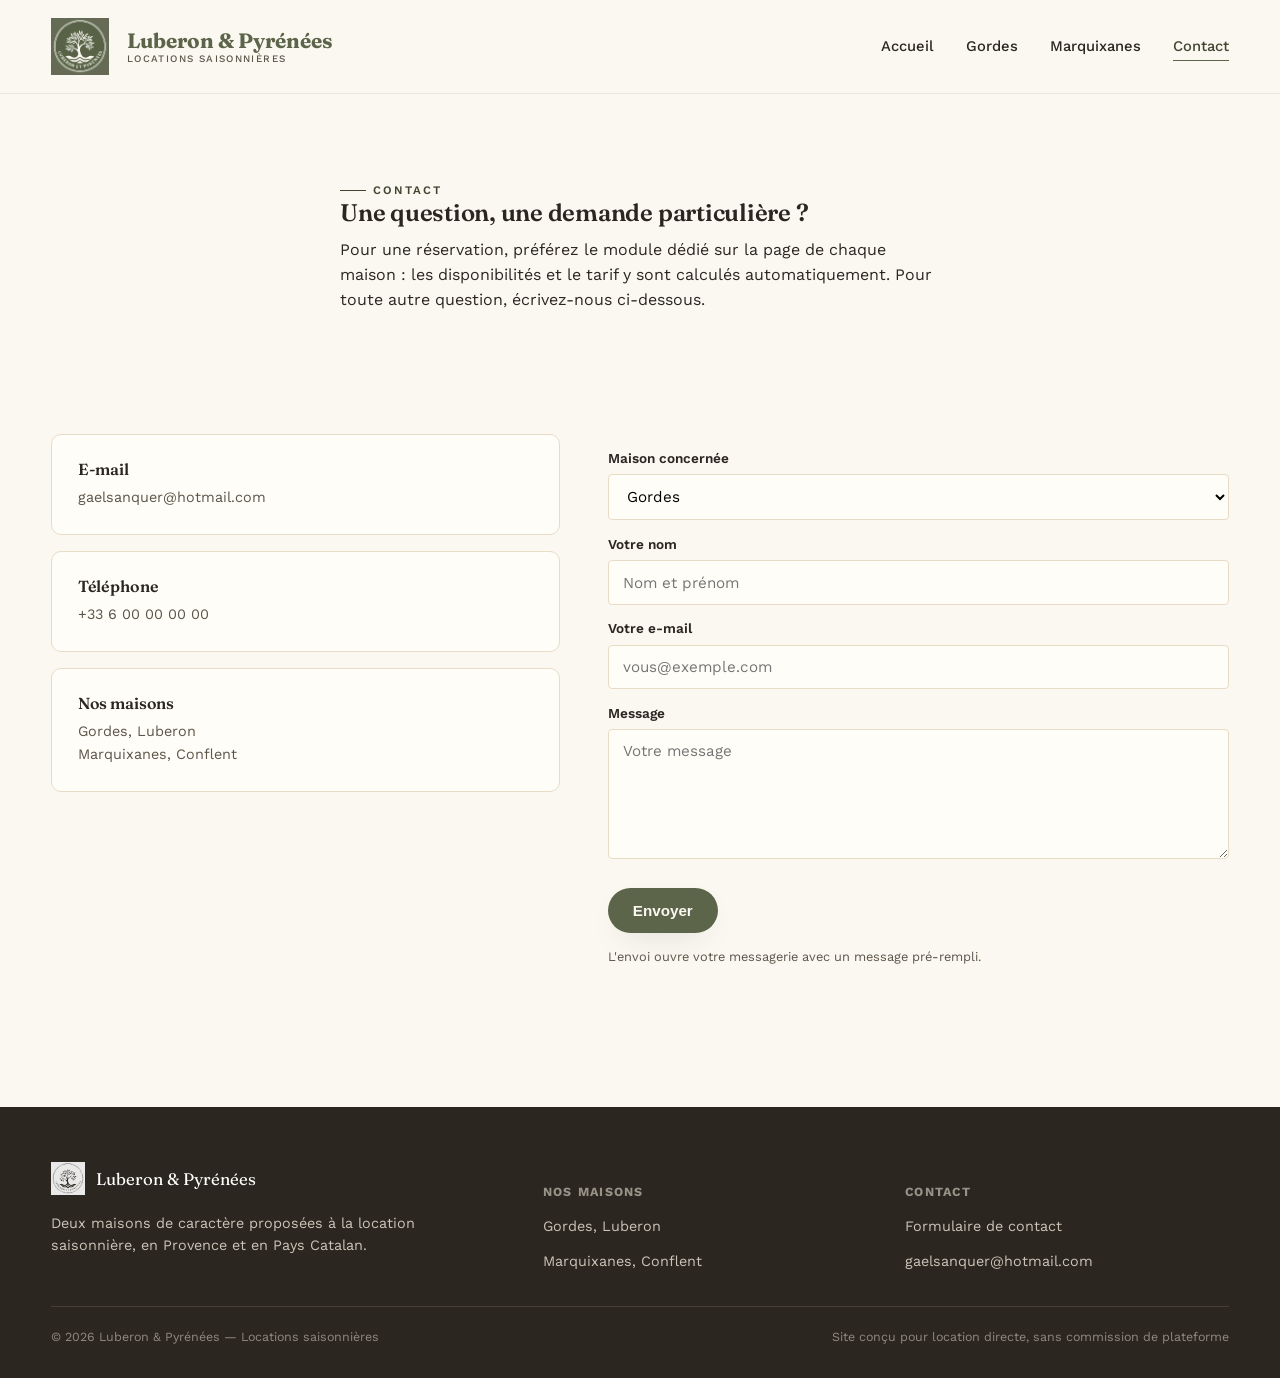
==== commit 1b75ba23: "Étend le back office à tout le site (accueil, maisons, contact) Jusqu'ici seules les pages manuel ét" ====
--- a/contact.html
+++ b/contact.html
@@ -47,9 +47,9 @@
 <main>
   <section class="section" style="padding-bottom:0;">
     <div class="container section-head">
-      <span class="eyebrow">Contact</span>
-      <h1>Une question, une demande particulière ?</h1>
-      <p>Pour une réservation, préférez le module dédié sur la page de chaque maison : les disponibilités et le tarif y sont calculés automatiquement. Pour toute autre question, écrivez-nous ci-dessous.</p>
+      <span class="eyebrow" data-contact-eyebrow></span>
+      <h1 data-contact-title></h1>
+      <p data-contact-text></p>
     </div>
   </section>
 
@@ -143,6 +143,15 @@
     const body = `Maison : ${data.get("house")}\nNom : ${data.get("name")}\nE-mail : ${data.get("email")}\n\nMessage :\n${data.get("message")}`;
     window.location.href = `mailto:${SITE_CONFIG.contactEmail}?subject=${encodeURIComponent(subject)}&body=${encodeURIComponent(body)}`;
   });
+
+  fetch("data/contact.json", { cache: "no-store" })
+    .then(res => res.json())
+    .then(contact => {
+      document.querySelector("[data-contact-eyebrow]").textContent = contact.eyebrow;
+      document.querySelector("[data-contact-title]").textContent = contact.title;
+      document.querySelector("[data-contact-text]").textContent = contact.text;
+    })
+    .catch(err => console.error("Impossible de charger le contenu de la page contact :", err));
 </script>
 </body>
 </html>
--- a/css/style.css
+++ b/css/style.css
@@ -123,11 +123,15 @@
 /* --- Header --- */
 .site-header{
   position: sticky; top:0; z-index: 50;
+  border-bottom: 1px solid rgba(43,38,32,.08);
+}
+.site-header::before{
+  content:""; position:absolute; inset:0;
   background: rgba(251,248,242,.9);
   backdrop-filter: blur(10px);
-  border-bottom: 1px solid rgba(43,38,32,.08);
 }
 .site-header .container{
+  position:relative; z-index:1;
   display:flex; align-items:center; justify-content:space-between;
   padding: 1.1em 0;
 }
@@ -238,7 +242,7 @@
 
 /* --- Pourquoi nous --- */
 .why-grid{
-  display:grid; grid-template-columns: repeat(3,1fr); gap: 1.6rem;
+  display:grid; grid-template-columns: repeat(auto-fit, minmax(240px, 1fr)); gap: 1.6rem;
   margin-top: 2.6rem;
 }
 .why-card{
@@ -250,7 +254,7 @@
 
 /* --- L'art de vivre (accueil) --- */
 .region-grid{
-  display:grid; grid-template-columns: 1fr 1fr; gap: 1.6rem;
+  display:grid; grid-template-columns: repeat(auto-fit, minmax(320px, 1fr)); gap: 1.6rem;
   margin-top: 2.6rem;
 }
 .region-card img{
@@ -372,11 +376,11 @@
 .booking{
   background: var(--ink-900); color: var(--stone-100);
   border-radius: var(--radius-l);
-  padding: clamp(1.6rem, 4vw, 3rem);
-  display:grid; grid-template-columns: 1fr 1fr; gap: 2.6rem;
+  padding: clamp(2rem, 4vw, 3.6rem);
+  display:grid; grid-template-columns: 1fr 1fr; gap: 3.4rem;
 }
 .booking .col-title{ color:#fff; font-size:1.5rem; }
-.booking .col-sub{ color: rgba(243,236,223,.65); font-size:.92rem; }
+.booking .col-sub{ color: rgba(243,236,223,.65); font-size:.92rem; margin-bottom: 1.6em; }
 
 .calendar-nav{ display:flex; align-items:center; justify-content:space-between; margin-bottom: .8em; }
 .calendar-nav button{
@@ -415,21 +419,39 @@
 .booking-summary .row{ display:flex; justify-content:space-between; padding: .25em 0; color: rgba(243,236,223,.8); }
 .booking-summary .row.total{ color:#fff; font-weight:700; border-top: 1px solid rgba(255,255,255,.15); margin-top:.4em; padding-top:.6em; }
 
-.booking-form label{
-  display:block; font-size:.82rem; margin: .9em 0 .35em; color: rgba(243,236,223,.75);
-}
-.booking-form input, .booking-form textarea{
-  width:100%; padding: .75em .9em; border-radius: var(--radius-s);
-  border: 1px solid rgba(255,255,255,.18); background: rgba(255,255,255,.06);
-  color:#fff; font-family: var(--font-body); font-size: .92rem;
-}
-.booking-form input::placeholder, .booking-form textarea::placeholder{ color: rgba(243,236,223,.4); }
-.booking-form textarea{ min-height: 90px; resize:vertical; }
-.booking-form .btn-primary{ margin-top: 1.2em; width:100%; justify-content:center; }
-.form-note{ font-size:.78rem; color: rgba(243,236,223,.55); margin-top:.8em; }
-.form-feedback{ font-size:.86rem; margin-top:.8em; display:none; padding: .7em 1em; border-radius: var(--radius-s); }
+.form-grid{
+  display:grid; grid-template-columns: 1fr 1fr; gap: 0 1.1rem;
+}
+.form-group{ display:flex; flex-direction:column; margin-bottom: 1.3em; }
+.form-group.full{ grid-column: 1 / -1; }
+[data-booking-form] label{
+  display:block; font-size:.72rem; font-weight:600; text-transform:uppercase;
+  letter-spacing:.07em; margin-bottom: .6em; color: rgba(243,236,223,.55);
+}
+[data-booking-form] input, [data-booking-form] textarea{
+  width:100%; padding: .95em 1.05em; border-radius: var(--radius-m);
+  border: 1px solid rgba(255,255,255,.14); background: rgba(255,255,255,.05);
+  color:#fff; font-family: var(--font-body); font-size: .95rem;
+  transition: border-color .2s ease, background-color .2s ease, box-shadow .2s ease;
+}
+[data-booking-form] input::placeholder, [data-booking-form] textarea::placeholder{ color: rgba(243,236,223,.4); }
+[data-booking-form] input:hover, [data-booking-form] textarea:hover{ border-color: rgba(255,255,255,.24); }
+[data-booking-form] input:focus, [data-booking-form] textarea:focus{
+  outline: none; border-color: var(--accent); background: rgba(255,255,255,.08);
+  box-shadow: 0 0 0 3px rgba(255,255,255,.06);
+}
+[data-booking-form] textarea{ min-height: 120px; resize:vertical; }
+[data-booking-form] .btn-primary{
+  margin-top: .8em; width:100%; justify-content:center;
+  padding: 1.05em 1.6em; font-size: 1rem;
+}
+.form-note{ font-size:.8rem; line-height:1.5; color: rgba(243,236,223,.55); margin-top: 1.1em; }
+.form-feedback{ font-size:.86rem; margin-top:.8em; display:none; padding: .7em 1em; border-radius: var(--radius-m); }
 .form-feedback.ok{ display:block; background: rgba(124,131,99,.25); color:#fff; }
 .form-feedback.err{ display:block; background: rgba(180,60,40,.3); color:#fff; }
+@media (max-width: 560px){
+  .form-grid{ grid-template-columns: 1fr; }
+}
 
 /* --- Accès / contact bloc --- */
 .access{ display:grid; grid-template-columns: 1fr 1fr; gap: 2.6rem; align-items:start; }
@@ -496,13 +518,20 @@
 /* --- Responsive --- */
 @media (max-width: 900px){
   .main-nav{
-    position:fixed; inset: 64px 0 0 0; background: var(--stone-50);
-    transform: translateX(100%); transition: transform .25s ease;
-    padding: 2em 0;
+    position:absolute; top: calc(100% + .6em); right:0;
+    width: min(260px, 82vw);
+    background: var(--stone-50);
+    border: 1px solid var(--stone-200);
+    border-radius: var(--radius-m);
+    box-shadow: var(--shadow-lift);
+    padding: .5em 0;
+    opacity:0; visibility:hidden; transform: translateY(-8px);
+    transition: opacity .18s ease, transform .18s ease, visibility .18s;
   }
-  .main-nav.open{ transform: translateX(0); }
-  .main-nav ul{ flex-direction:column; gap: 0; padding: 0 6%; }
-  .main-nav a{ display:block; padding: 1em 0; border-bottom: 1px solid var(--stone-200); }
+  .main-nav.open{ opacity:1; visibility:visible; transform:translateY(0); }
+  .main-nav ul{ flex-direction:column; gap: 0; padding:0; }
+  .main-nav a{ display:block; padding: .85em 1.3em; border-bottom: 1px solid var(--stone-200); }
+  .main-nav li:last-child a{ border-bottom:none; }
   .nav-toggle{ display:flex; }
   .diptych{ grid-template-columns: 1fr; }
   .region-grid{ grid-template-columns: 1fr; }
